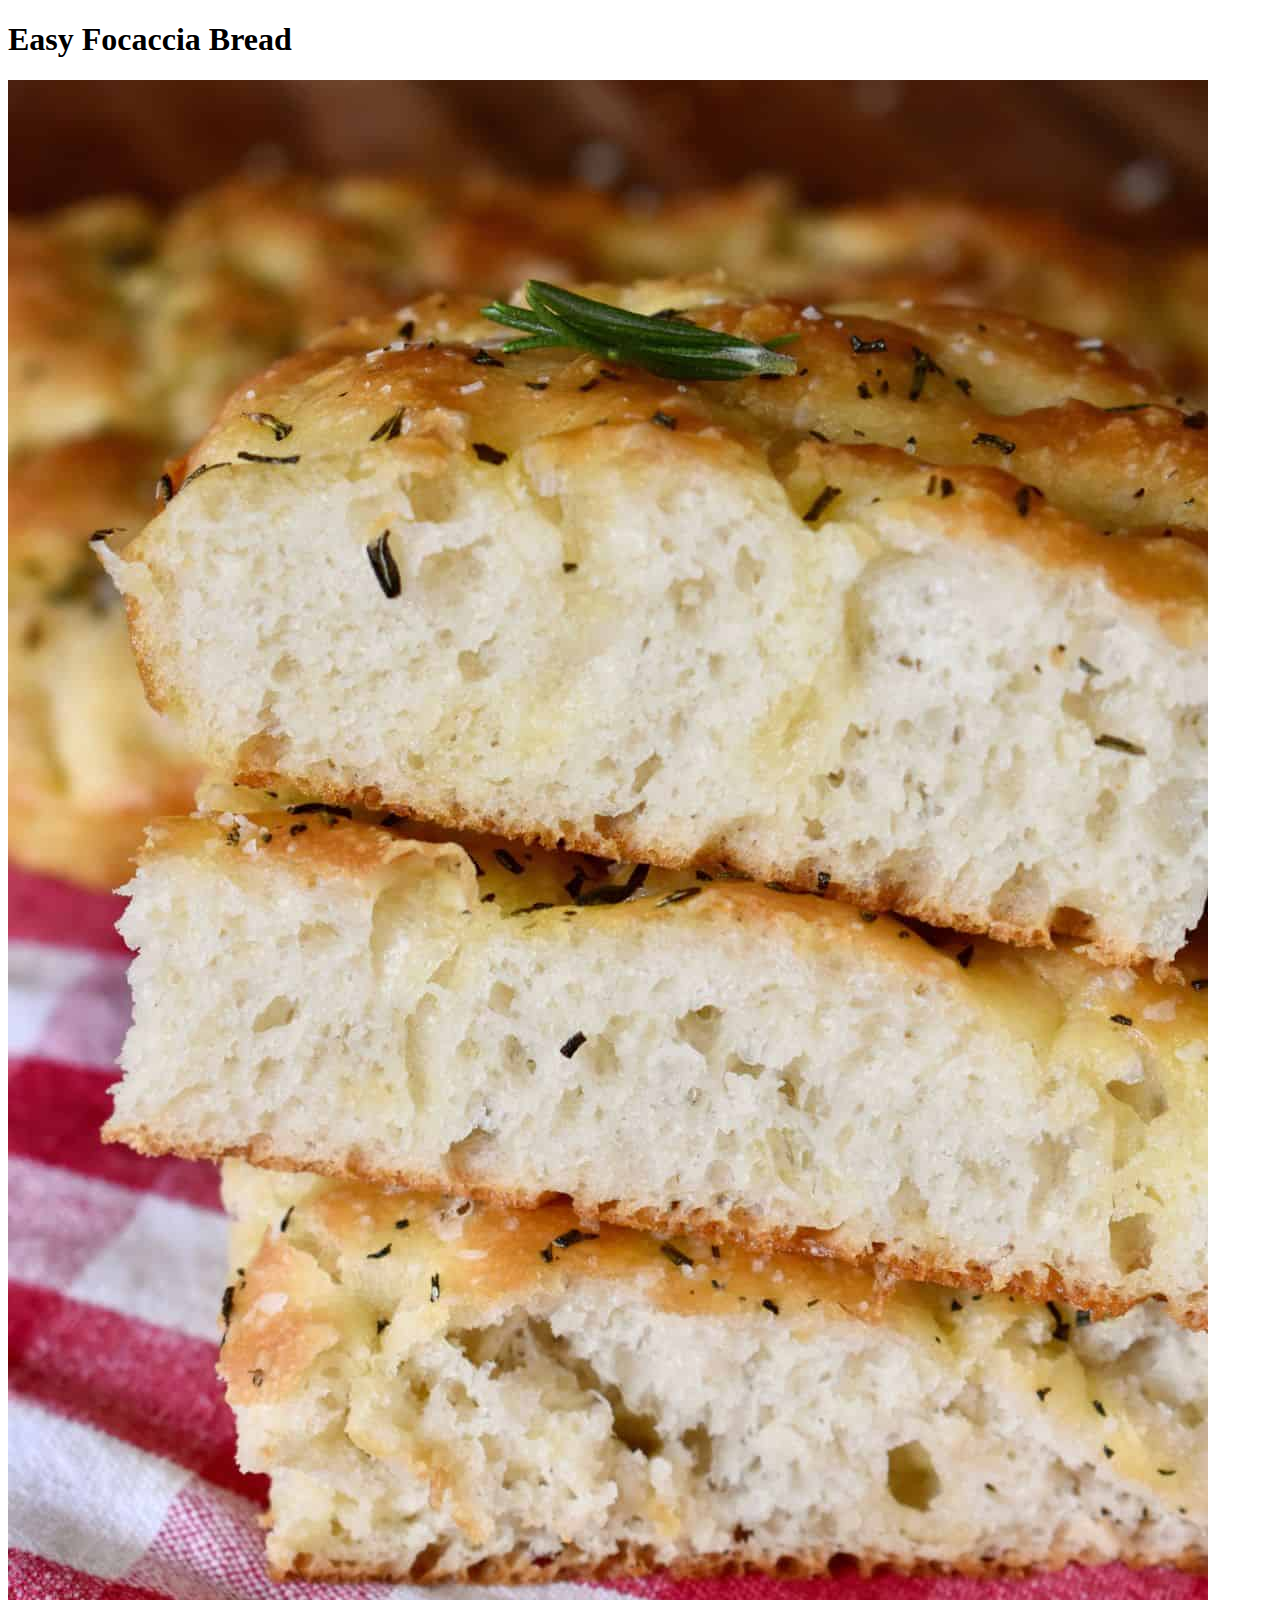
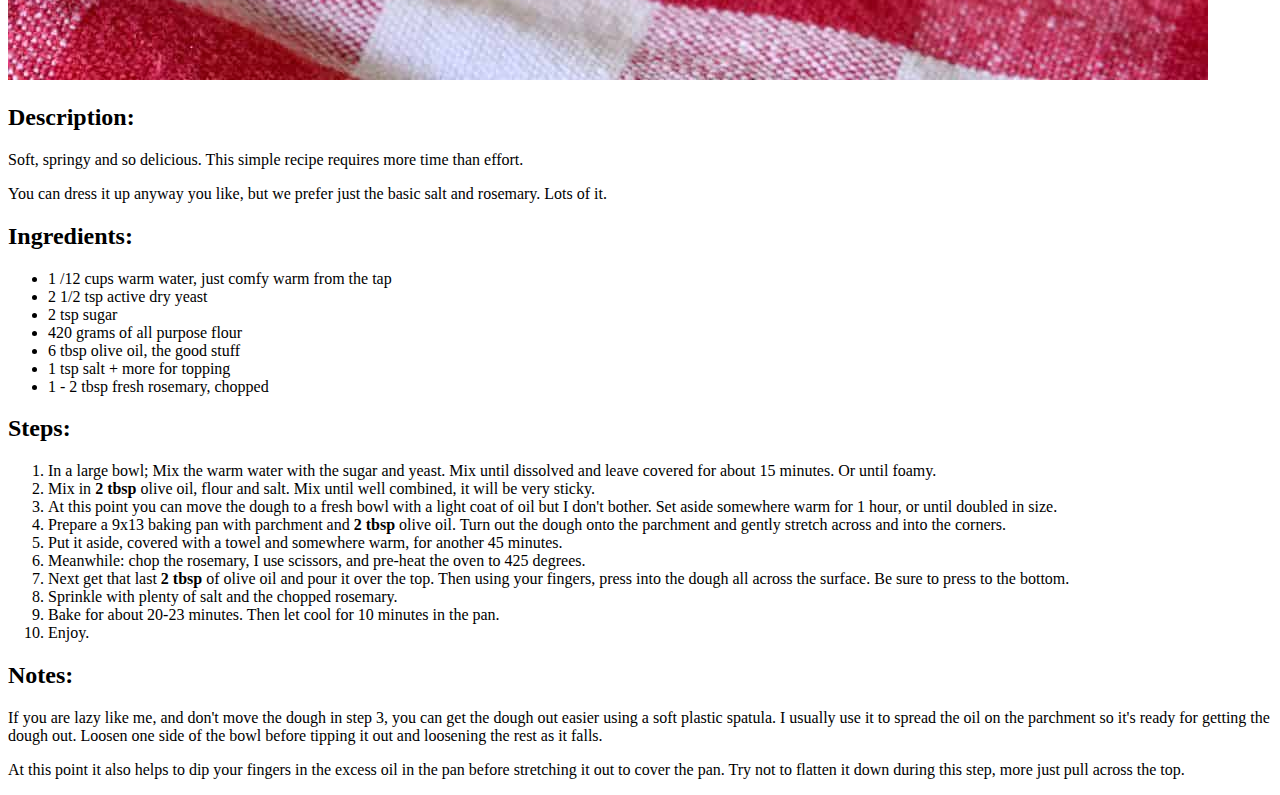
==== recipes/easy-focaccia.html @ 6eb2544e "Add second recipe for focaccia" ====
<!DOCTYPE html>
<html lang="en">

<head>
    <meta charset="UTF-8">
    <meta name="viewport" content="width=device-width, initial-scale=1.0">
    <title>Easy Focaccia bread</title>
</head>

<body>
    <h1>Easy Focaccia Bread</h1>
    <img src="focaccia.jpg">
    <h2>Description:</h2>
    <p>Soft, springy and so delicious. This simple recipe requires more time than effort.</p>
    <p>You can dress it up anyway you like, but we prefer just the basic salt and rosemary. Lots of it.</p>
    <h2>Ingredients:</h2>
    <ul>
        <li>1 /12 cups warm water, just comfy warm from the tap</li>
        <li>2 1/2 tsp active dry yeast</li>
        <li>2 tsp sugar</li>
        <li>420 grams of all purpose flour</li>
        <li>6 tbsp olive oil, the good stuff</li>
        <li>1 tsp salt + more for topping</li>
        <li>1 - 2 tbsp fresh rosemary, chopped</li>
    </ul>
    <h2>Steps:</h2>
    <ol>
        <li>In a large bowl; Mix the warm water with the sugar and yeast. Mix until dissolved and leave covered for
            about 15 minutes. Or until foamy.</li>
        <li>Mix in <b>2 tbsp</b> olive oil, flour and salt. Mix until well combined, it will be very sticky.</li>
        <li>At this point you can move the dough to a fresh bowl with a light coat of oil but I don't bother. Set aside
            somewhere warm for 1 hour, or until doubled in size.</li>
        <li>Prepare a 9x13 baking pan with parchment and <b>2 tbsp</b> olive oil. Turn out the dough onto the parchment
            and gently stretch across and into the corners.</li>
        <li>Put it aside, covered with a towel and somewhere warm, for another 45 minutes.</li>
        <li>Meanwhile: chop the rosemary, I use scissors, and pre-heat the oven to 425 degrees.</li>
        <li>Next get that last <b>2 tbsp</b> of olive oil and pour it over the top. Then using your fingers, press into
            the dough all across the surface. Be sure to press to the bottom.</li>
        <li>Sprinkle with plenty of salt and the chopped rosemary.</li>
        <li>Bake for about 20-23 minutes. Then let cool for 10 minutes in the pan.</li>
        <li>Enjoy.</li>
    </ol>
    <h2>Notes:</h2>
    <p>If you are lazy like me, and don't move the dough in step 3, you can get the dough out easier using a soft
        plastic spatula. I usually use it to spread the oil on the parchment so it's ready for getting the dough out.
        Loosen one side of the bowl before tipping it out and loosening the rest as it falls.</p>
    <p>At this point it also helps to dip your fingers in the excess oil in the pan before stretching it out to cover
        the pan. Try not to flatten it down during this step, more just pull across the top.</p>
</body>

</html>
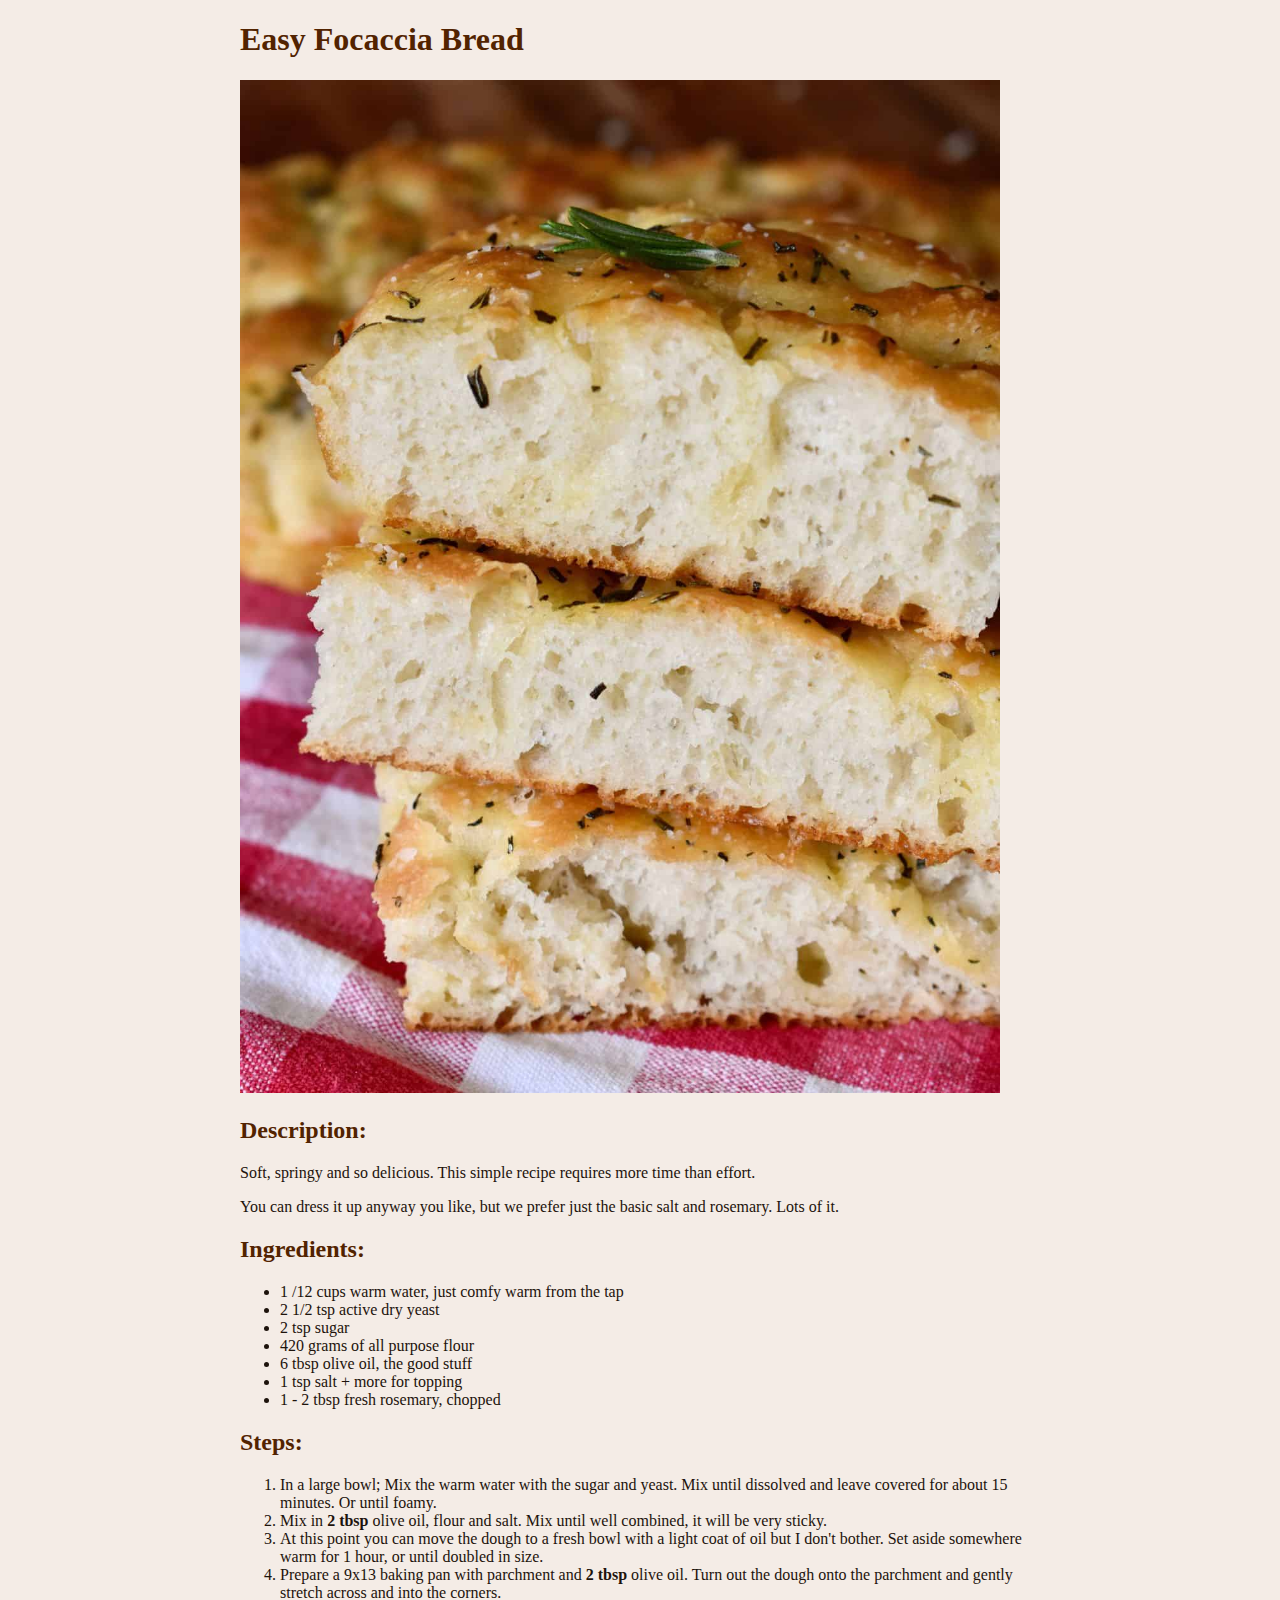
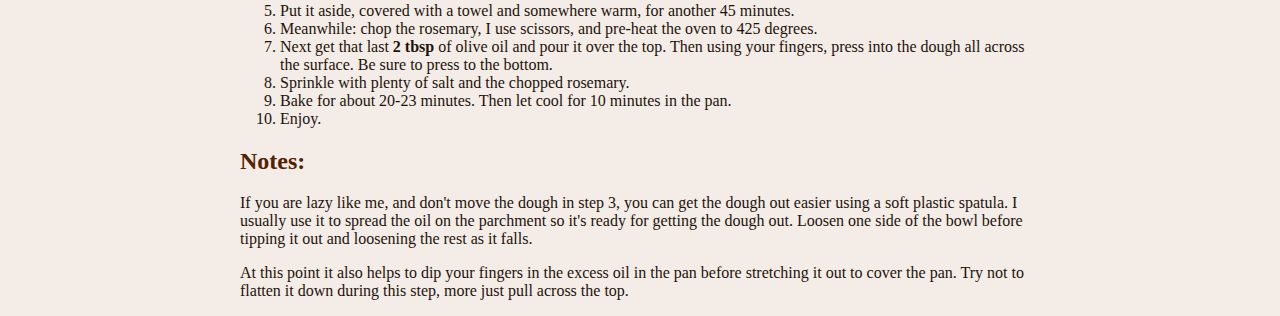
==== commit 202b988f: "add some style" ====
--- a/recipes/easy-focaccia.html
+++ b/recipes/easy-focaccia.html
@@ -5,6 +5,7 @@
     <meta charset="UTF-8">
     <meta name="viewport" content="width=device-width, initial-scale=1.0">
     <title>Easy Focaccia bread</title>
+    <link rel="stylesheet" href="../styles.css">
 </head>
 
 <body>
--- a/styles.css
+++ b/styles.css
@@ -0,0 +1,41 @@
+html,
+body {
+    background-color: hsl(26 40 93);
+    color: hsl(26 40 8);
+
+    box-sizing: border-box;
+    width: 100%;
+}
+
+body {
+    max-width: 800px;
+    margin: 0 auto;
+}
+
+img {
+    width: 760px;
+    height: auto;
+}
+
+h1,
+h2 {
+    color: hsl(26 100 16);
+    font-weight: bold;
+}
+
+h1.title {
+    font-size: 3rem;
+}
+
+h3 {
+    color: hsl(26 40 32);
+}
+
+ul.index li {
+    font-weight: bold;
+}
+
+/* add ordered list styles for steps
+something in a 'bubble' with the step number in the corner
+nice spacing so it's easier to read
+*/